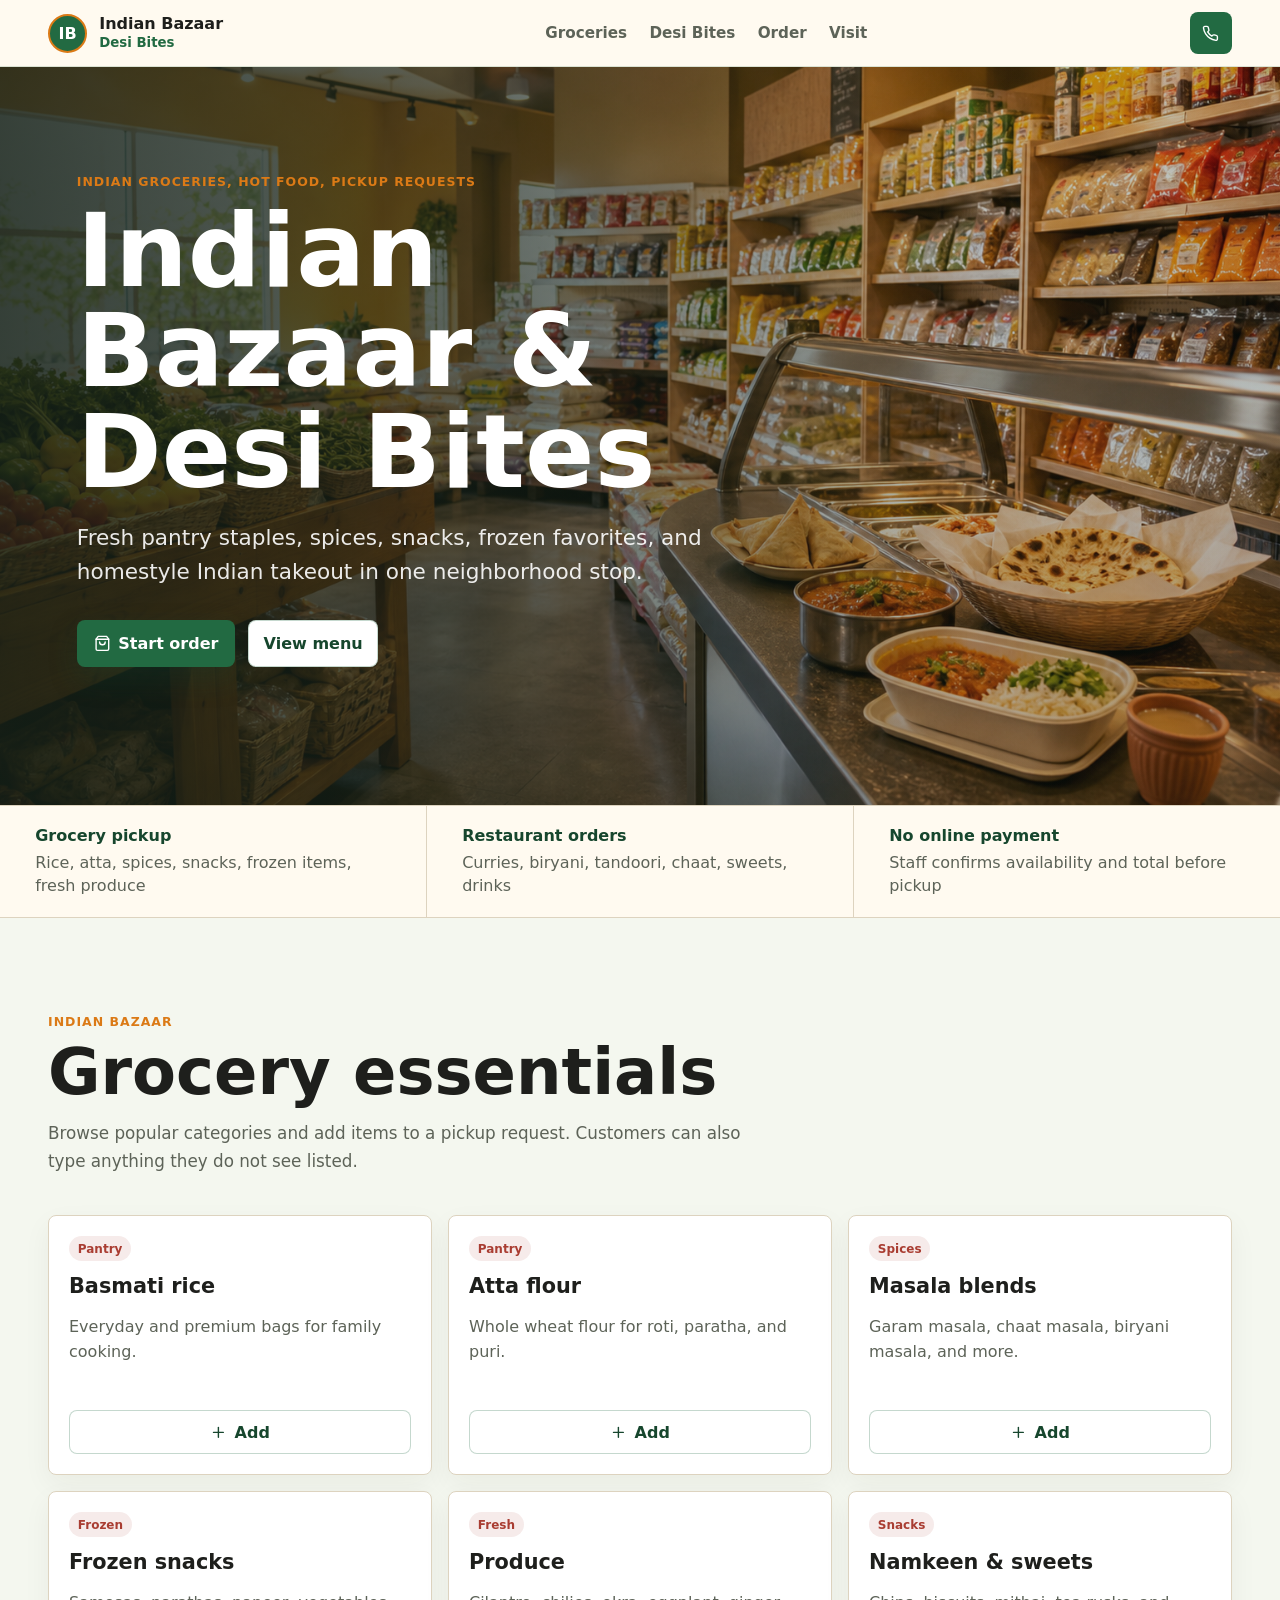
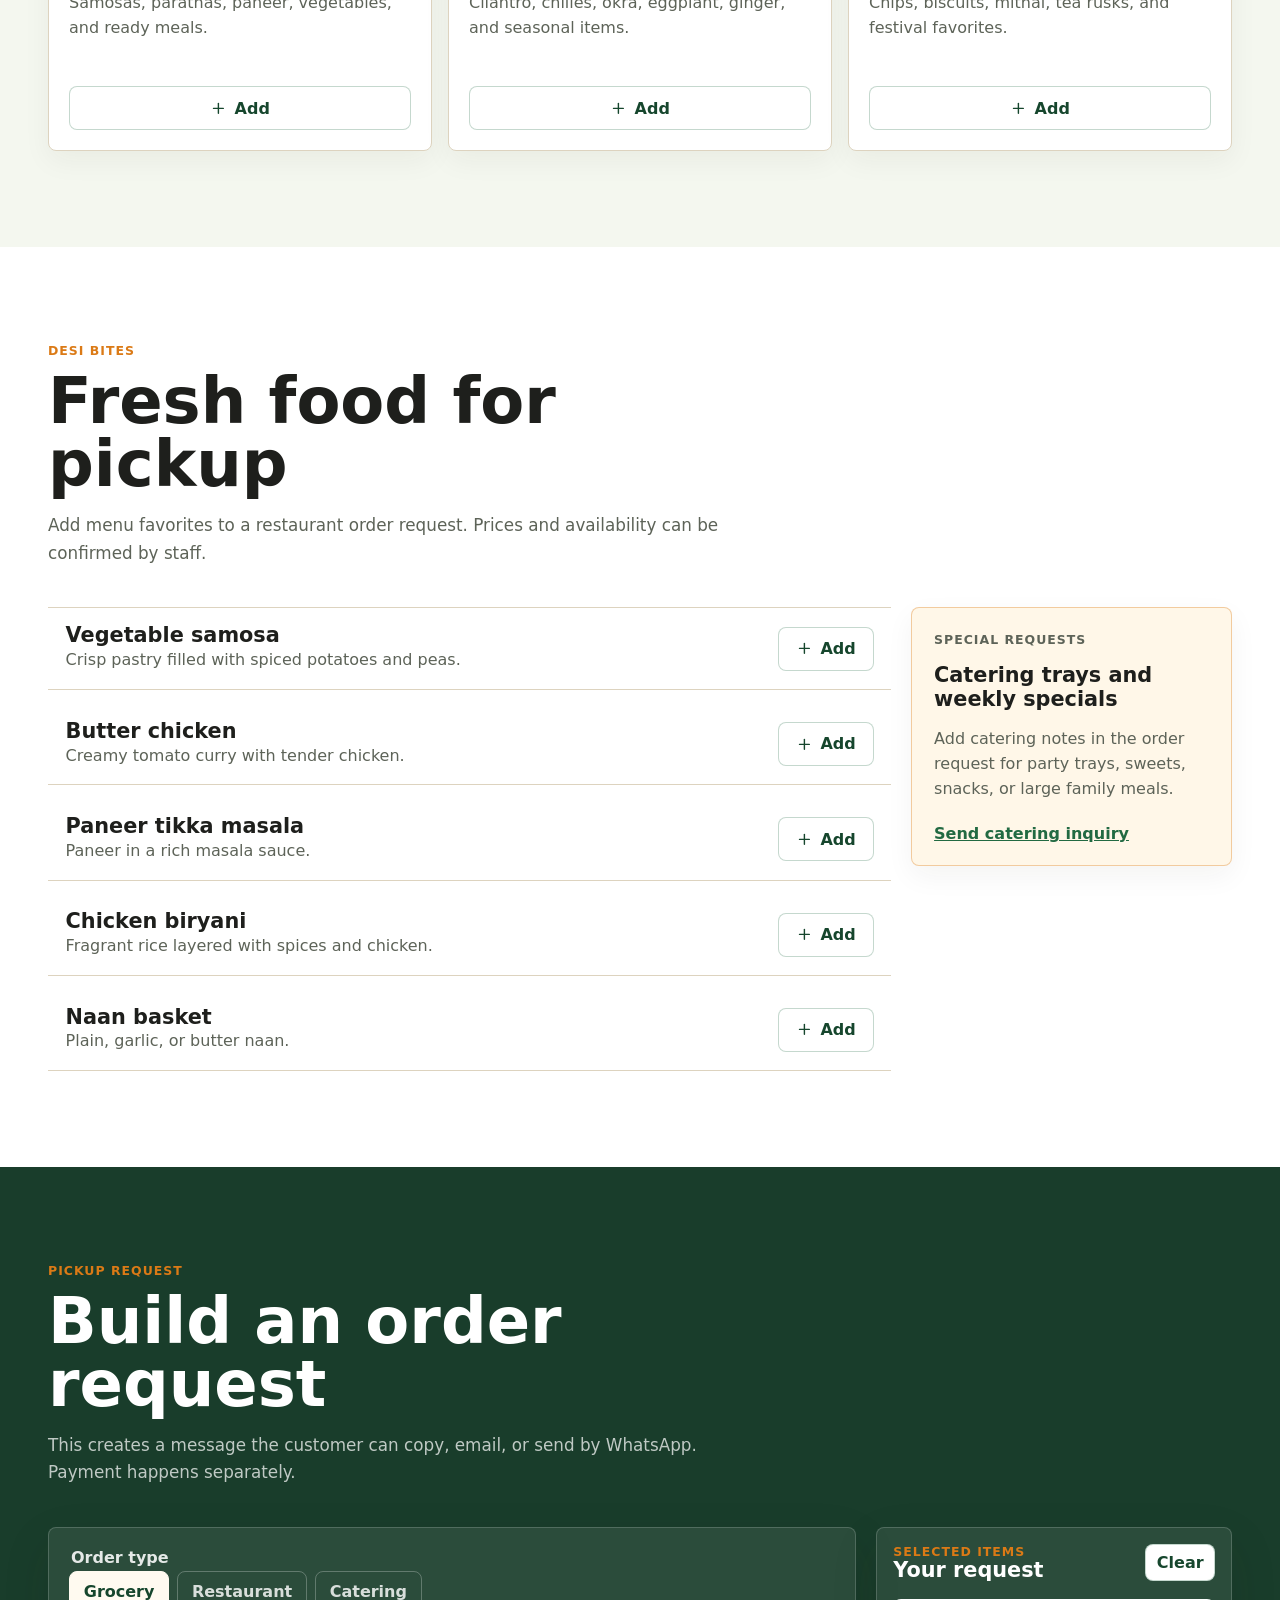
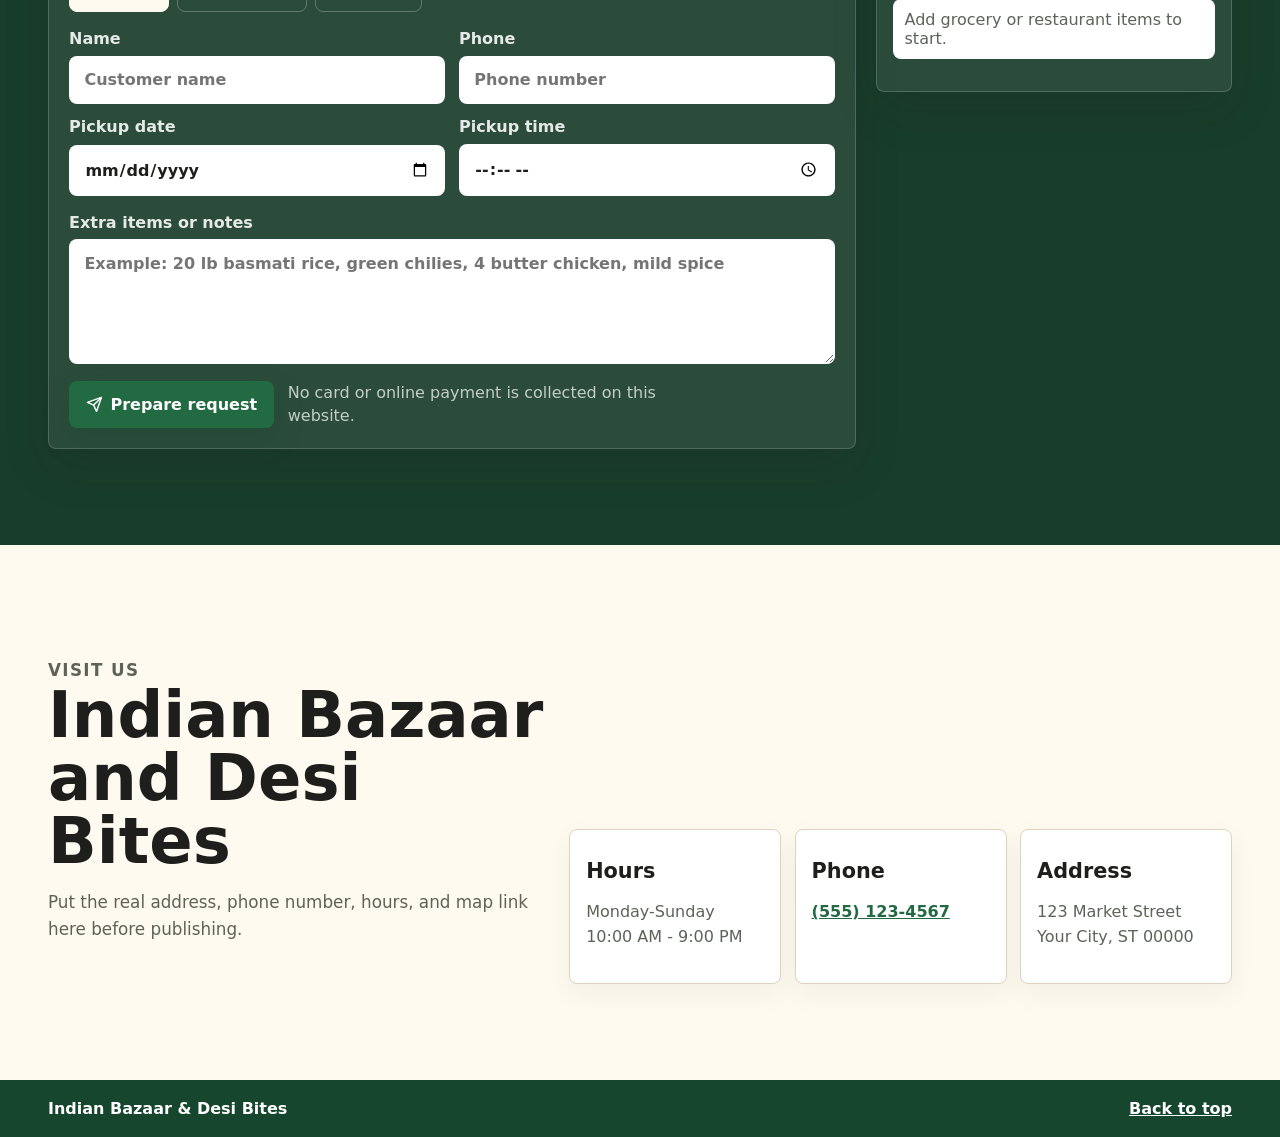
==== index.html @ b40f40a0 "Add files via upload" ====
<!doctype html>
<html lang="en">
  <head>
    <meta charset="utf-8">
    <meta name="viewport" content="width=device-width, initial-scale=1">
    <title>Indian Bazaar & Desi Bites</title>
    <meta
      name="description"
      content="Indian Bazaar grocery store and Desi Bites restaurant online order requests for pickup, groceries, catering, and fresh Indian food."
    >
    <link rel="stylesheet" href="styles.css">
  </head>
  <body>
    <header class="site-header" aria-label="Main navigation">
      <a class="brand-mark" href="#top" aria-label="Indian Bazaar and Desi Bites home">
        <span class="brand-emblem" aria-hidden="true">IB</span>
        <span>
          <strong>Indian Bazaar</strong>
          <small>Desi Bites</small>
        </span>
      </a>
      <nav class="nav-links" aria-label="Primary">
        <a href="#groceries">Groceries</a>
        <a href="#desi-bites">Desi Bites</a>
        <a href="#orders">Order</a>
        <a href="#visit">Visit</a>
      </nav>
      <a class="icon-button call-button" href="tel:+15551234567" aria-label="Call Indian Bazaar">
        <svg viewBox="0 0 24 24" aria-hidden="true">
          <path d="M22 16.9v3a2 2 0 0 1-2.2 2 19.8 19.8 0 0 1-8.6-3.1 19.5 19.5 0 0 1-6-6A19.8 19.8 0 0 1 2.1 4.2 2 2 0 0 1 4.1 2h3a2 2 0 0 1 2 1.7c.1 1 .4 2 .7 2.9a2 2 0 0 1-.5 2.1L8.1 9.9a16 16 0 0 0 6 6l1.2-1.2a2 2 0 0 1 2.1-.5c.9.3 1.9.6 2.9.7a2 2 0 0 1 1.7 2z"></path>
        </svg>
      </a>
    </header>

    <main id="top">
      <section class="hero" aria-labelledby="hero-title">
        <img class="hero-image" src="assets/indian-bazaar-hero.png" alt="Indian groceries and fresh Desi Bites food counter">
        <div class="hero-overlay"></div>
        <div class="hero-content">
          <p class="eyebrow">Indian groceries, hot food, pickup requests</p>
          <h1 id="hero-title">Indian Bazaar & Desi Bites</h1>
          <p class="hero-copy">
            Fresh pantry staples, spices, snacks, frozen favorites, and homestyle Indian takeout in one neighborhood stop.
          </p>
          <div class="hero-actions">
            <a class="primary-action" href="#orders">
              <svg viewBox="0 0 24 24" aria-hidden="true">
                <path d="M6 2 3 6v14a2 2 0 0 0 2 2h14a2 2 0 0 0 2-2V6l-3-4H6z"></path>
                <path d="M3 6h18"></path>
                <path d="M16 10a4 4 0 0 1-8 0"></path>
              </svg>
              Start order
            </a>
            <a class="secondary-action" href="#desi-bites">View menu</a>
          </div>
        </div>
      </section>

      <section class="quick-strip" aria-label="Store highlights">
        <div>
          <strong>Grocery pickup</strong>
          <span>Rice, atta, spices, snacks, frozen items, fresh produce</span>
        </div>
        <div>
          <strong>Restaurant orders</strong>
          <span>Curries, biryani, tandoori, chaat, sweets, drinks</span>
        </div>
        <div>
          <strong>No online payment</strong>
          <span>Staff confirms availability and total before pickup</span>
        </div>
      </section>

      <section id="groceries" class="section band-light" aria-labelledby="groceries-title">
        <div class="section-heading">
          <p class="eyebrow">Indian Bazaar</p>
          <h2 id="groceries-title">Grocery essentials</h2>
          <p>
            Browse popular categories and add items to a pickup request. Customers can also type anything they do not see listed.
          </p>
        </div>

        <div class="category-grid">
          <article class="item-card">
            <span class="item-chip">Pantry</span>
            <h3>Basmati rice</h3>
            <p>Everyday and premium bags for family cooking.</p>
            <button class="add-item" data-list="grocery" data-item="Basmati rice">
              <svg viewBox="0 0 24 24" aria-hidden="true"><path d="M12 5v14"></path><path d="M5 12h14"></path></svg>
              Add
            </button>
          </article>
          <article class="item-card">
            <span class="item-chip">Pantry</span>
            <h3>Atta flour</h3>
            <p>Whole wheat flour for roti, paratha, and puri.</p>
            <button class="add-item" data-list="grocery" data-item="Atta flour">
              <svg viewBox="0 0 24 24" aria-hidden="true"><path d="M12 5v14"></path><path d="M5 12h14"></path></svg>
              Add
            </button>
          </article>
          <article class="item-card">
            <span class="item-chip">Spices</span>
            <h3>Masala blends</h3>
            <p>Garam masala, chaat masala, biryani masala, and more.</p>
            <button class="add-item" data-list="grocery" data-item="Masala blends">
              <svg viewBox="0 0 24 24" aria-hidden="true"><path d="M12 5v14"></path><path d="M5 12h14"></path></svg>
              Add
            </button>
          </article>
          <article class="item-card">
            <span class="item-chip">Frozen</span>
            <h3>Frozen snacks</h3>
            <p>Samosas, parathas, paneer, vegetables, and ready meals.</p>
            <button class="add-item" data-list="grocery" data-item="Frozen snacks">
              <svg viewBox="0 0 24 24" aria-hidden="true"><path d="M12 5v14"></path><path d="M5 12h14"></path></svg>
              Add
            </button>
          </article>
          <article class="item-card">
            <span class="item-chip">Fresh</span>
            <h3>Produce</h3>
            <p>Cilantro, chilies, okra, eggplant, ginger, and seasonal items.</p>
            <button class="add-item" data-list="grocery" data-item="Fresh produce">
              <svg viewBox="0 0 24 24" aria-hidden="true"><path d="M12 5v14"></path><path d="M5 12h14"></path></svg>
              Add
            </button>
          </article>
          <article class="item-card">
            <span class="item-chip">Snacks</span>
            <h3>Namkeen & sweets</h3>
            <p>Chips, biscuits, mithai, tea rusks, and festival favorites.</p>
            <button class="add-item" data-list="grocery" data-item="Namkeen and sweets">
              <svg viewBox="0 0 24 24" aria-hidden="true"><path d="M12 5v14"></path><path d="M5 12h14"></path></svg>
              Add
            </button>
          </article>
        </div>
      </section>

      <section id="desi-bites" class="section" aria-labelledby="desi-title">
        <div class="section-heading">
          <p class="eyebrow">Desi Bites</p>
          <h2 id="desi-title">Fresh food for pickup</h2>
          <p>
            Add menu favorites to a restaurant order request. Prices and availability can be confirmed by staff.
          </p>
        </div>

        <div class="menu-layout">
          <div class="menu-list">
            <article class="menu-row">
              <div>
                <h3>Vegetable samosa</h3>
                <p>Crisp pastry filled with spiced potatoes and peas.</p>
              </div>
              <button class="add-item compact" data-list="restaurant" data-item="Vegetable samosa">
                <svg viewBox="0 0 24 24" aria-hidden="true"><path d="M12 5v14"></path><path d="M5 12h14"></path></svg>
                Add
              </button>
            </article>
            <article class="menu-row">
              <div>
                <h3>Butter chicken</h3>
                <p>Creamy tomato curry with tender chicken.</p>
              </div>
              <button class="add-item compact" data-list="restaurant" data-item="Butter chicken">
                <svg viewBox="0 0 24 24" aria-hidden="true"><path d="M12 5v14"></path><path d="M5 12h14"></path></svg>
                Add
              </button>
            </article>
            <article class="menu-row">
              <div>
                <h3>Paneer tikka masala</h3>
                <p>Paneer in a rich masala sauce.</p>
              </div>
              <button class="add-item compact" data-list="restaurant" data-item="Paneer tikka masala">
                <svg viewBox="0 0 24 24" aria-hidden="true"><path d="M12 5v14"></path><path d="M5 12h14"></path></svg>
                Add
              </button>
            </article>
            <article class="menu-row">
              <div>
                <h3>Chicken biryani</h3>
                <p>Fragrant rice layered with spices and chicken.</p>
              </div>
              <button class="add-item compact" data-list="restaurant" data-item="Chicken biryani">
                <svg viewBox="0 0 24 24" aria-hidden="true"><path d="M12 5v14"></path><path d="M5 12h14"></path></svg>
                Add
              </button>
            </article>
            <article class="menu-row">
              <div>
                <h3>Naan basket</h3>
                <p>Plain, garlic, or butter naan.</p>
              </div>
              <button class="add-item compact" data-list="restaurant" data-item="Naan basket">
                <svg viewBox="0 0 24 24" aria-hidden="true"><path d="M12 5v14"></path><path d="M5 12h14"></path></svg>
                Add
              </button>
            </article>
          </div>

          <aside class="feature-panel" aria-label="Catering and specials">
            <p class="eyebrow">Special requests</p>
            <h3>Catering trays and weekly specials</h3>
            <p>
              Add catering notes in the order request for party trays, sweets, snacks, or large family meals.
            </p>
            <a class="text-link" href="#orders">Send catering inquiry</a>
          </aside>
        </div>
      </section>

      <section id="orders" class="section band-strong" aria-labelledby="orders-title">
        <div class="section-heading">
          <p class="eyebrow">Pickup request</p>
          <h2 id="orders-title">Build an order request</h2>
          <p>
            This creates a message the customer can copy, email, or send by WhatsApp. Payment happens separately.
          </p>
        </div>

        <div class="order-shell">
          <form class="order-form" id="order-form">
            <fieldset class="segmented-field">
              <legend>Order type</legend>
              <label>
                <input type="radio" name="orderType" value="Grocery pickup" checked>
                <span>Grocery</span>
              </label>
              <label>
                <input type="radio" name="orderType" value="Restaurant pickup">
                <span>Restaurant</span>
              </label>
              <label>
                <input type="radio" name="orderType" value="Catering inquiry">
                <span>Catering</span>
              </label>
            </fieldset>

            <div class="form-grid">
              <label>
                Name
                <input name="customerName" autocomplete="name" placeholder="Customer name" required>
              </label>
              <label>
                Phone
                <input name="customerPhone" autocomplete="tel" placeholder="Phone number" required>
              </label>
              <label>
                Pickup date
                <input name="pickupDate" type="date">
              </label>
              <label>
                Pickup time
                <input name="pickupTime" type="time">
              </label>
            </div>

            <label>
              Extra items or notes
              <textarea name="notes" rows="5" placeholder="Example: 20 lb basmati rice, green chilies, 4 butter chicken, mild spice"></textarea>
            </label>

            <div class="submit-row">
              <button class="primary-action" type="submit">
                <svg viewBox="0 0 24 24" aria-hidden="true">
                  <path d="m22 2-7 20-4-9-9-4Z"></path>
                  <path d="M22 2 11 13"></path>
                </svg>
                Prepare request
              </button>
              <p>No card or online payment is collected on this website.</p>
            </div>
          </form>

          <aside class="order-summary" aria-live="polite">
            <div class="summary-top">
              <div>
                <p class="eyebrow">Selected items</p>
                <h3>Your request</h3>
              </div>
              <button class="clear-button" type="button" id="clear-order">Clear</button>
            </div>
            <ul id="selected-items" class="selected-items">
              <li class="empty-state">Add grocery or restaurant items to start.</li>
            </ul>
            <div class="request-output" id="request-output" hidden>
              <h4>Request message</h4>
              <pre id="request-text"></pre>
              <div class="output-actions">
                <button class="secondary-action copy-button" type="button" id="copy-request">
                  <svg viewBox="0 0 24 24" aria-hidden="true">
                    <rect x="9" y="9" width="13" height="13" rx="2"></rect>
                    <path d="M5 15H4a2 2 0 0 1-2-2V4a2 2 0 0 1 2-2h9a2 2 0 0 1 2 2v1"></path>
                  </svg>
                  Copy
                </button>
                <a class="secondary-action" id="email-request" href="mailto:orders@indianbazaar.example">Email</a>
                <a class="secondary-action" id="whatsapp-request" href="https://wa.me/15551234567" target="_blank" rel="noreferrer">WhatsApp</a>
              </div>
            </div>
          </aside>
        </div>
      </section>

      <section id="visit" class="section contact-section" aria-labelledby="visit-title">
        <div class="contact-copy">
          <p class="eyebrow">Visit us</p>
          <h2 id="visit-title">Indian Bazaar and Desi Bites</h2>
          <p>
            Put the real address, phone number, hours, and map link here before publishing.
          </p>
        </div>
        <div class="contact-grid">
          <div class="contact-card">
            <h3>Hours</h3>
            <p>Monday-Sunday<br>10:00 AM - 9:00 PM</p>
          </div>
          <div class="contact-card">
            <h3>Phone</h3>
            <p><a href="tel:+15551234567">(555) 123-4567</a></p>
          </div>
          <div class="contact-card">
            <h3>Address</h3>
            <p>123 Market Street<br>Your City, ST 00000</p>
          </div>
        </div>
      </section>
    </main>

    <footer class="site-footer">
      <p>Indian Bazaar & Desi Bites</p>
      <a href="#top">Back to top</a>
    </footer>

    <script src="script.js"></script>
  </body>
</html>
---- styles.css ----
:root {
  color-scheme: light;
  --ink: #1e1f1c;
  --muted: #5d6358;
  --paper: #fffaf0;
  --white: #ffffff;
  --line: #ddd3bf;
  --saffron: #db7a16;
  --saffron-dark: #a84712;
  --green: #226a42;
  --green-dark: #16462d;
  --red: #a93d32;
  --teal: #155e63;
  --shadow: 0 18px 48px rgba(30, 31, 28, 0.12);
  --radius: 8px;
  font-family: Inter, ui-sans-serif, system-ui, -apple-system, BlinkMacSystemFont, "Segoe UI", sans-serif;
}

* {
  box-sizing: border-box;
}

html {
  scroll-behavior: smooth;
}

body {
  margin: 0;
  color: var(--ink);
  background: var(--white);
}

a {
  color: inherit;
}

button,
input,
textarea {
  font: inherit;
}

button {
  cursor: pointer;
}

svg {
  width: 1.05rem;
  height: 1.05rem;
  stroke: currentColor;
  stroke-width: 2;
  fill: none;
  stroke-linecap: round;
  stroke-linejoin: round;
}

.site-header {
  position: sticky;
  top: 0;
  z-index: 20;
  display: grid;
  grid-template-columns: auto 1fr auto;
  align-items: center;
  gap: 1rem;
  padding: 0.75rem clamp(1rem, 4vw, 3rem);
  background: rgba(255, 250, 240, 0.94);
  border-bottom: 1px solid rgba(34, 106, 66, 0.16);
  backdrop-filter: blur(16px);
}

.brand-mark {
  display: inline-flex;
  align-items: center;
  gap: 0.75rem;
  text-decoration: none;
  min-width: 0;
}

.brand-mark strong,
.brand-mark small {
  display: block;
  line-height: 1.05;
}

.brand-mark small {
  margin-top: 0.2rem;
  color: var(--green);
  font-weight: 700;
}

.brand-emblem {
  display: grid;
  place-items: center;
  width: 2.45rem;
  height: 2.45rem;
  flex: 0 0 auto;
  color: var(--white);
  background: var(--green);
  border: 2px solid var(--saffron);
  border-radius: 50%;
  font-weight: 900;
  letter-spacing: 0;
}

.nav-links {
  display: flex;
  justify-content: center;
  gap: clamp(0.75rem, 2vw, 1.4rem);
}

.nav-links a {
  color: var(--muted);
  font-size: 0.95rem;
  font-weight: 750;
  text-decoration: none;
}

.nav-links a:hover,
.nav-links a:focus-visible {
  color: var(--green);
}

.icon-button,
.primary-action,
.secondary-action,
.add-item,
.clear-button {
  display: inline-flex;
  align-items: center;
  justify-content: center;
  gap: 0.48rem;
  min-height: 2.65rem;
  border-radius: var(--radius);
  text-decoration: none;
  font-weight: 850;
  border: 1px solid transparent;
  transition: transform 160ms ease, background 160ms ease, color 160ms ease, border-color 160ms ease;
}

.icon-button {
  width: 2.65rem;
  padding: 0;
  color: var(--white);
  background: var(--green);
}

.primary-action {
  padding: 0.8rem 1rem;
  color: var(--white);
  background: var(--green);
  box-shadow: 0 12px 28px rgba(22, 70, 45, 0.28);
}

.primary-action:hover,
.primary-action:focus-visible,
.icon-button:hover,
.icon-button:focus-visible {
  background: var(--green-dark);
  transform: translateY(-1px);
}

.secondary-action,
.add-item,
.clear-button {
  padding: 0.72rem 0.9rem;
  color: var(--green-dark);
  background: var(--white);
  border-color: rgba(34, 106, 66, 0.26);
}

.secondary-action:hover,
.secondary-action:focus-visible,
.add-item:hover,
.add-item:focus-visible,
.clear-button:hover,
.clear-button:focus-visible {
  border-color: var(--green);
  color: var(--white);
  background: var(--green);
}

.hero {
  position: relative;
  display: flex;
  align-items: center;
  min-height: clamp(560px, 82vh, 780px);
  overflow: hidden;
  isolation: isolate;
}

.hero-image {
  position: absolute;
  inset: 0;
  width: 100%;
  height: 100%;
  object-fit: cover;
  object-position: center;
  z-index: -2;
}

.hero-overlay {
  position: absolute;
  inset: 0;
  z-index: -1;
  background:
    linear-gradient(90deg, rgba(21, 33, 24, 0.84) 0%, rgba(21, 33, 24, 0.64) 38%, rgba(21, 33, 24, 0.18) 74%),
    linear-gradient(0deg, rgba(21, 33, 24, 0.2), rgba(21, 33, 24, 0.1));
}

.hero-content {
  width: min(720px, calc(100% - 2rem));
  margin-left: clamp(1rem, 6vw, 5rem);
  padding: 4rem 0 6rem;
  color: var(--white);
}

.eyebrow {
  margin: 0 0 0.75rem;
  color: var(--saffron);
  font-size: 0.78rem;
  font-weight: 900;
  letter-spacing: 0.08em;
  text-transform: uppercase;
}

.hero h1,
.section-heading h2,
.contact-copy h2 {
  margin: 0;
  line-height: 0.98;
  letter-spacing: 0;
}

.hero h1 {
  max-width: 11ch;
  font-size: clamp(3.4rem, 8vw, 6.8rem);
}

.hero-copy {
  max-width: 42rem;
  margin: 1.2rem 0 0;
  color: rgba(255, 255, 255, 0.9);
  font-size: clamp(1.1rem, 2vw, 1.35rem);
  line-height: 1.55;
}

.hero-actions {
  display: flex;
  flex-wrap: wrap;
  gap: 0.8rem;
  margin-top: 2rem;
}

.quick-strip {
  display: grid;
  grid-template-columns: repeat(3, 1fr);
  gap: 1px;
  background: var(--line);
  border-block: 1px solid var(--line);
}

.quick-strip div {
  padding: 1.25rem clamp(1rem, 3vw, 2.2rem);
  background: var(--paper);
}

.quick-strip strong,
.quick-strip span {
  display: block;
}

.quick-strip strong {
  color: var(--green-dark);
}

.quick-strip span {
  margin-top: 0.35rem;
  color: var(--muted);
  line-height: 1.45;
}

.section {
  padding: clamp(3.5rem, 8vw, 6rem) clamp(1rem, 4vw, 3rem);
}

.band-light {
  background: #f4f7ef;
}

.band-strong {
  background: #193d2b;
  color: var(--white);
}

.section-heading,
.contact-copy {
  width: min(760px, 100%);
  margin-bottom: clamp(1.6rem, 4vw, 2.5rem);
}

.section-heading h2,
.contact-copy h2 {
  color: currentColor;
  font-size: clamp(2.2rem, 5vw, 4.3rem);
}

.section-heading p:not(.eyebrow),
.contact-copy p {
  max-width: 44rem;
  margin: 1rem 0 0;
  color: var(--muted);
  font-size: 1.05rem;
  line-height: 1.65;
}

.band-strong .section-heading p:not(.eyebrow) {
  color: rgba(255, 255, 255, 0.72);
}

.category-grid {
  display: grid;
  grid-template-columns: repeat(3, minmax(0, 1fr));
  gap: 1rem;
}

.item-card,
.feature-panel,
.contact-card {
  border: 1px solid var(--line);
  border-radius: var(--radius);
  background: var(--white);
  box-shadow: 0 10px 28px rgba(30, 31, 28, 0.05);
}

.item-card {
  display: flex;
  min-height: 260px;
  flex-direction: column;
  padding: 1.25rem;
}

.item-chip {
  width: fit-content;
  padding: 0.32rem 0.55rem;
  color: var(--red);
  background: rgba(169, 61, 50, 0.1);
  border-radius: 999px;
  font-size: 0.75rem;
  font-weight: 900;
}

.item-card h3,
.menu-row h3,
.feature-panel h3,
.contact-card h3,
.order-summary h3 {
  margin: 0.9rem 0 0;
  font-size: 1.3rem;
  line-height: 1.15;
}

.item-card p,
.menu-row p,
.feature-panel p,
.contact-card p {
  color: var(--muted);
  line-height: 1.55;
}

.item-card .add-item {
  margin-top: auto;
}

.menu-layout {
  display: grid;
  grid-template-columns: minmax(0, 1fr) minmax(280px, 0.38fr);
  gap: 1.25rem;
}

.menu-list {
  display: grid;
  gap: 0.85rem;
}

.menu-row {
  display: grid;
  grid-template-columns: 1fr auto;
  align-items: center;
  gap: 1rem;
  padding: 1rem 1.1rem;
  border-bottom: 1px solid var(--line);
}

.menu-row:first-child {
  border-top: 1px solid var(--line);
}

.menu-row h3,
.menu-row p {
  margin-top: 0;
}

.menu-row p {
  margin-bottom: 0;
}

.compact {
  min-width: 6rem;
}

.feature-panel {
  align-self: start;
  padding: 1.35rem;
  border-color: rgba(219, 122, 22, 0.35);
  background: #fff7e8;
}

.text-link {
  display: inline-flex;
  margin-top: 0.4rem;
  color: var(--green);
  font-weight: 900;
}

.order-shell {
  display: grid;
  grid-template-columns: minmax(0, 1fr) minmax(320px, 0.44fr);
  gap: 1.25rem;
  align-items: start;
}

.order-form,
.order-summary {
  border: 1px solid rgba(255, 255, 255, 0.18);
  border-radius: var(--radius);
  background: rgba(255, 255, 255, 0.08);
  box-shadow: var(--shadow);
}

.order-form {
  display: grid;
  gap: 1.1rem;
  padding: 1.25rem;
}

.order-form label {
  display: grid;
  gap: 0.45rem;
  color: rgba(255, 255, 255, 0.88);
  font-weight: 800;
}

.order-form input,
.order-form textarea {
  width: 100%;
  min-width: 0;
  padding: 0.85rem 0.9rem;
  color: var(--ink);
  background: var(--white);
  border: 1px solid transparent;
  border-radius: var(--radius);
  outline: none;
}

.order-form textarea {
  resize: vertical;
}

.order-form input:focus,
.order-form textarea:focus {
  border-color: var(--saffron);
  box-shadow: 0 0 0 3px rgba(219, 122, 22, 0.22);
}

.segmented-field {
  display: flex;
  flex-wrap: wrap;
  gap: 0.5rem;
  margin: 0;
  padding: 0;
  border: 0;
}

.segmented-field legend {
  width: 100%;
  margin-bottom: 0.25rem;
  color: rgba(255, 255, 255, 0.88);
  font-weight: 850;
}

.segmented-field label {
  display: block;
}

.segmented-field input {
  position: absolute;
  width: 1px;
  height: 1px;
  margin: 0;
  opacity: 0;
  pointer-events: none;
  clip: rect(0 0 0 0);
  clip-path: inset(50%);
}

.segmented-field span {
  display: inline-flex;
  align-items: center;
  min-height: 2.45rem;
  padding: 0.62rem 0.86rem;
  color: rgba(255, 255, 255, 0.82);
  border: 1px solid rgba(255, 255, 255, 0.26);
  border-radius: var(--radius);
}

.segmented-field input:checked + span {
  color: var(--green-dark);
  background: var(--paper);
  border-color: var(--paper);
}

.form-grid {
  display: grid;
  grid-template-columns: repeat(2, minmax(0, 1fr));
  gap: 0.85rem;
}

.submit-row {
  display: flex;
  flex-wrap: wrap;
  align-items: center;
  gap: 0.85rem;
}

.submit-row p {
  max-width: 24rem;
  margin: 0;
  color: rgba(255, 255, 255, 0.72);
  line-height: 1.45;
}

.order-summary {
  position: sticky;
  top: 5.6rem;
  padding: 1rem;
}

.summary-top {
  display: flex;
  align-items: flex-start;
  justify-content: space-between;
  gap: 1rem;
}

.summary-top h3,
.summary-top .eyebrow {
  margin: 0;
}

.clear-button {
  min-height: 2.3rem;
  padding: 0.45rem 0.65rem;
}

.selected-items {
  display: grid;
  gap: 0.65rem;
  margin: 1rem 0;
  padding: 0;
  list-style: none;
}

.selected-items li {
  display: grid;
  grid-template-columns: 1fr auto;
  align-items: center;
  gap: 0.75rem;
  padding: 0.7rem;
  color: var(--ink);
  background: var(--white);
  border-radius: var(--radius);
}

.selected-items .empty-state {
  display: block;
  color: var(--muted);
}

.item-controls {
  display: inline-grid;
  grid-template-columns: 2rem 2rem 2rem;
  align-items: center;
  overflow: hidden;
  border: 1px solid var(--line);
  border-radius: var(--radius);
}

.item-controls button {
  width: 2rem;
  height: 2rem;
  color: var(--green-dark);
  background: var(--paper);
  border: 0;
}

.item-controls span {
  display: grid;
  place-items: center;
  height: 2rem;
  min-width: 2rem;
  color: var(--ink);
  background: var(--white);
  font-weight: 900;
}

.request-output {
  margin-top: 1rem;
  padding-top: 1rem;
  border-top: 1px solid rgba(255, 255, 255, 0.2);
}

.request-output h4 {
  margin: 0 0 0.6rem;
}

.request-output pre {
  max-height: 260px;
  overflow: auto;
  margin: 0;
  padding: 0.85rem;
  color: var(--ink);
  white-space: pre-wrap;
  word-break: break-word;
  background: var(--paper);
  border-radius: var(--radius);
}

.output-actions {
  display: flex;
  flex-wrap: wrap;
  gap: 0.55rem;
  margin-top: 0.7rem;
}

.copy-button.is-copied {
  color: var(--white);
  background: var(--teal);
}

.contact-section {
  display: grid;
  grid-template-columns: minmax(0, 0.75fr) minmax(320px, 1fr);
  gap: 1.5rem;
  align-items: end;
  background: var(--paper);
}

.contact-grid {
  display: grid;
  grid-template-columns: repeat(3, 1fr);
  gap: 0.85rem;
}

.contact-card {
  min-height: 155px;
  padding: 1rem;
}

.contact-card a {
  color: var(--green);
  font-weight: 850;
}

.site-footer {
  display: flex;
  justify-content: space-between;
  gap: 1rem;
  padding: 1.2rem clamp(1rem, 4vw, 3rem);
  color: var(--white);
  background: var(--green-dark);
}

.site-footer p {
  margin: 0;
  font-weight: 850;
}

.site-footer a {
  color: inherit;
  font-weight: 850;
}

@media (max-width: 980px) {
  .site-header {
    grid-template-columns: 1fr auto;
  }

  .nav-links {
    grid-column: 1 / -1;
    justify-content: flex-start;
    overflow-x: auto;
    padding-bottom: 0.15rem;
  }

  .quick-strip,
  .category-grid,
  .menu-layout,
  .order-shell,
  .contact-section,
  .contact-grid {
    grid-template-columns: 1fr;
  }

  .order-summary {
    position: static;
  }
}

@media (max-width: 620px) {
  .site-header {
    padding: 0.7rem 0.85rem;
  }

  .brand-mark {
    gap: 0.58rem;
  }

  .brand-emblem {
    width: 2.2rem;
    height: 2.2rem;
  }

  .nav-links {
    gap: 0.7rem;
  }

  .hero {
    min-height: 640px;
    align-items: end;
  }

  .hero-overlay {
    background:
      linear-gradient(0deg, rgba(21, 33, 24, 0.9) 0%, rgba(21, 33, 24, 0.72) 48%, rgba(21, 33, 24, 0.18) 100%);
  }

  .hero-content {
    width: calc(100% - 1.7rem);
    margin: 0 auto;
    padding: 8rem 0 3.25rem;
  }

  .hero h1 {
    font-size: 3.25rem;
  }

  .form-grid {
    grid-template-columns: 1fr;
  }

  .menu-row {
    grid-template-columns: 1fr;
  }

  .compact {
    width: 100%;
  }

  .site-footer {
    display: grid;
  }
}
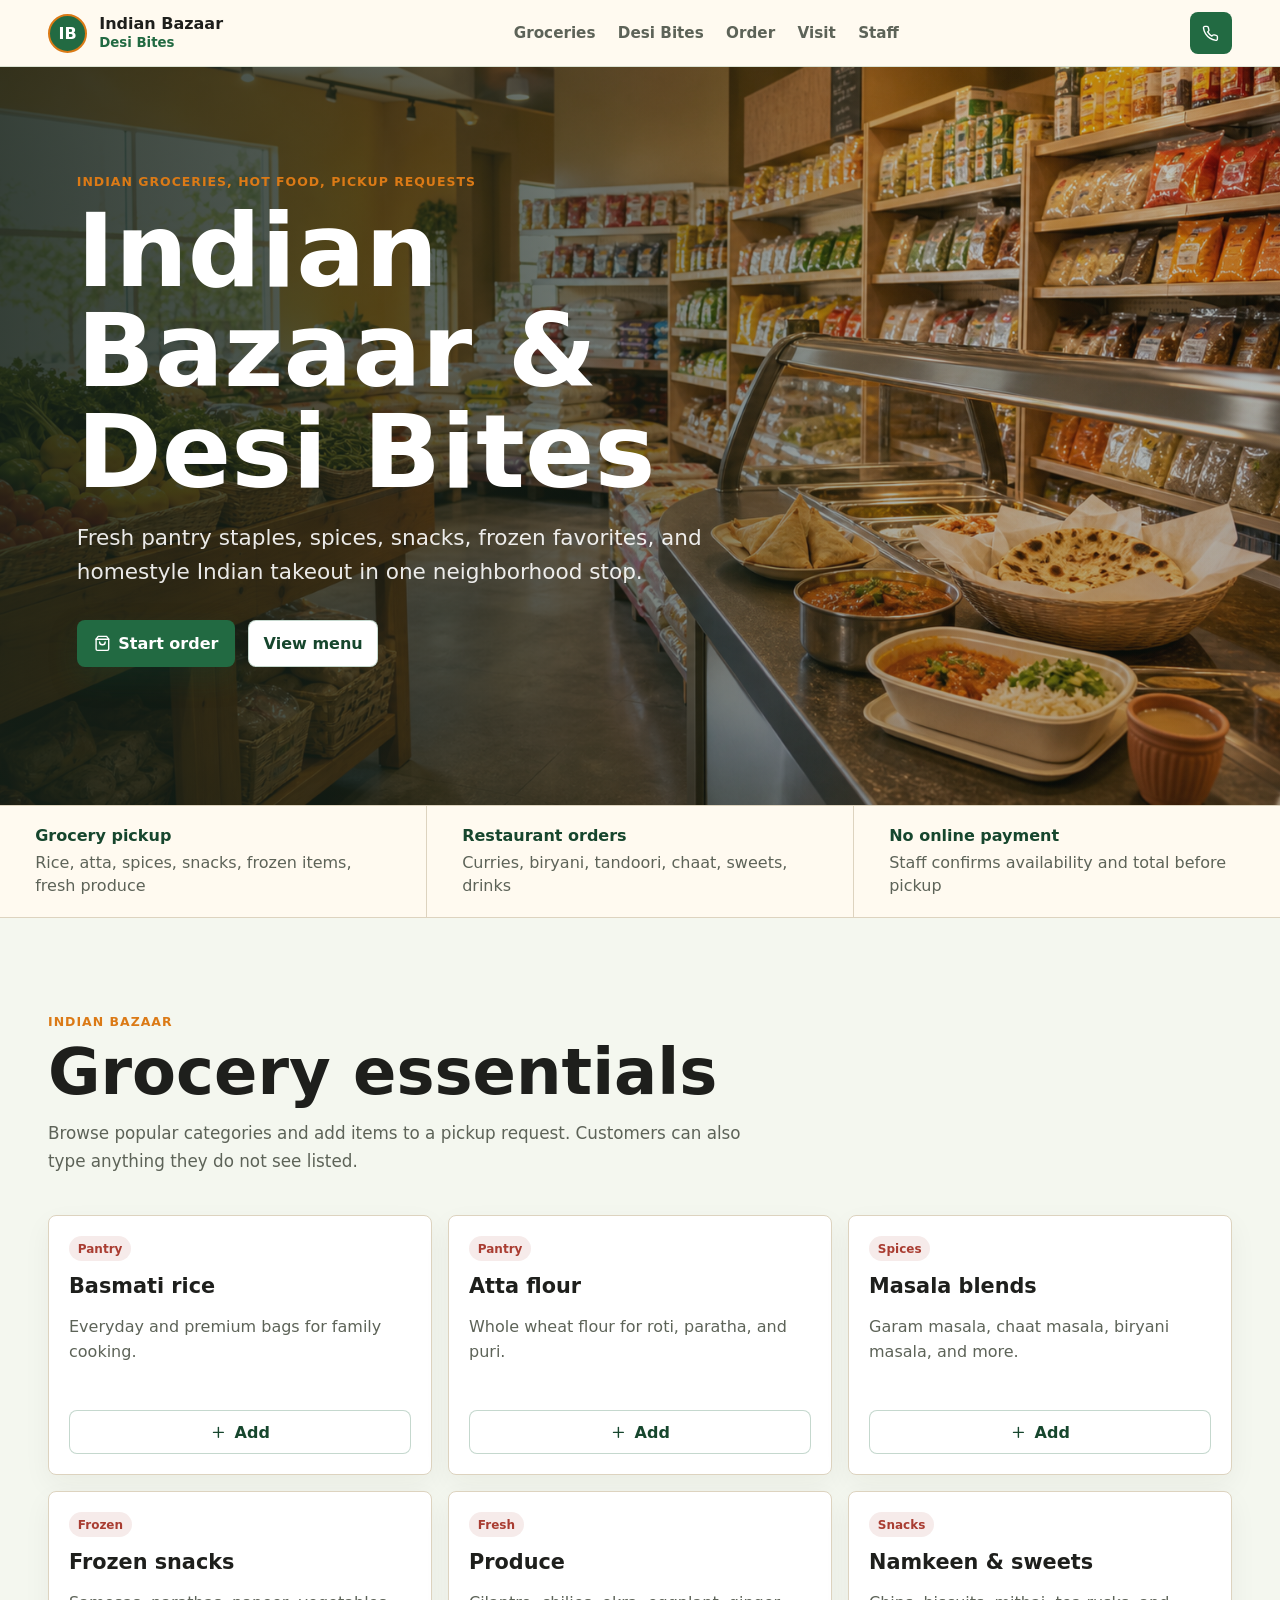
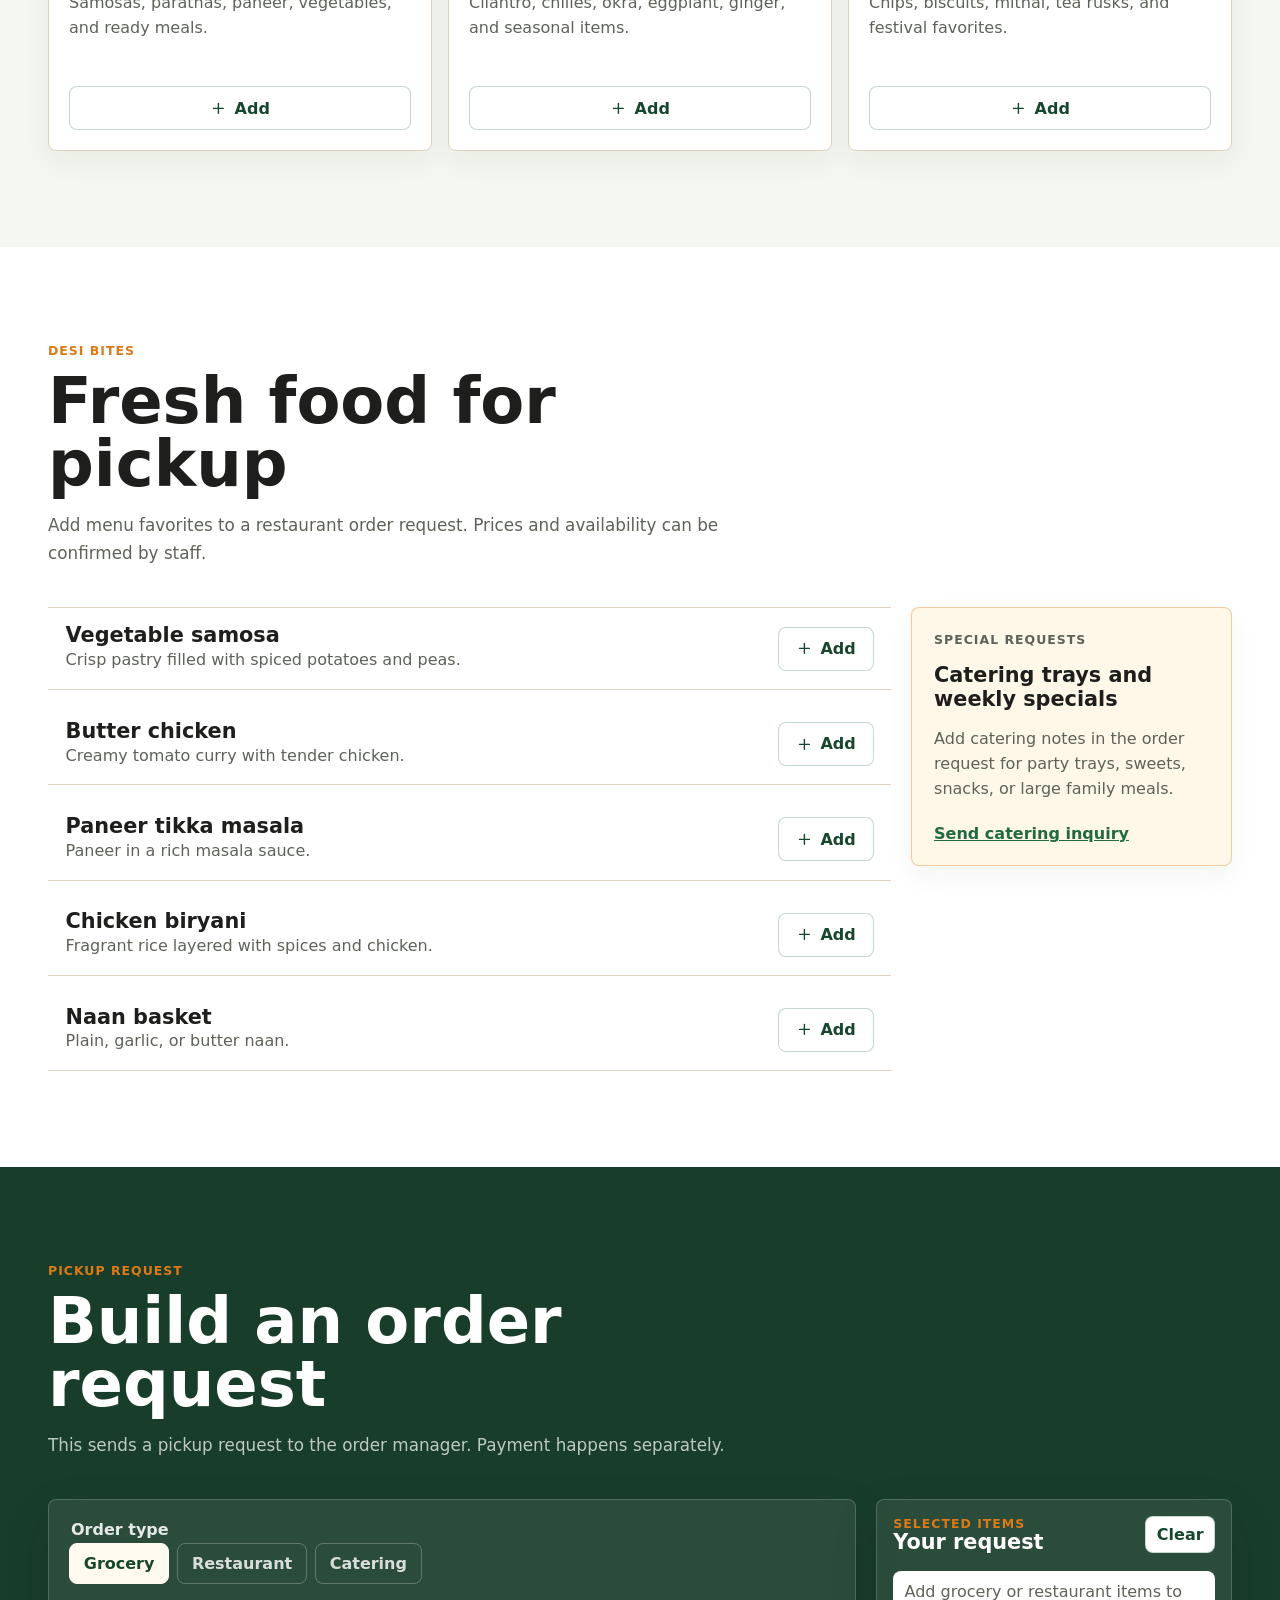
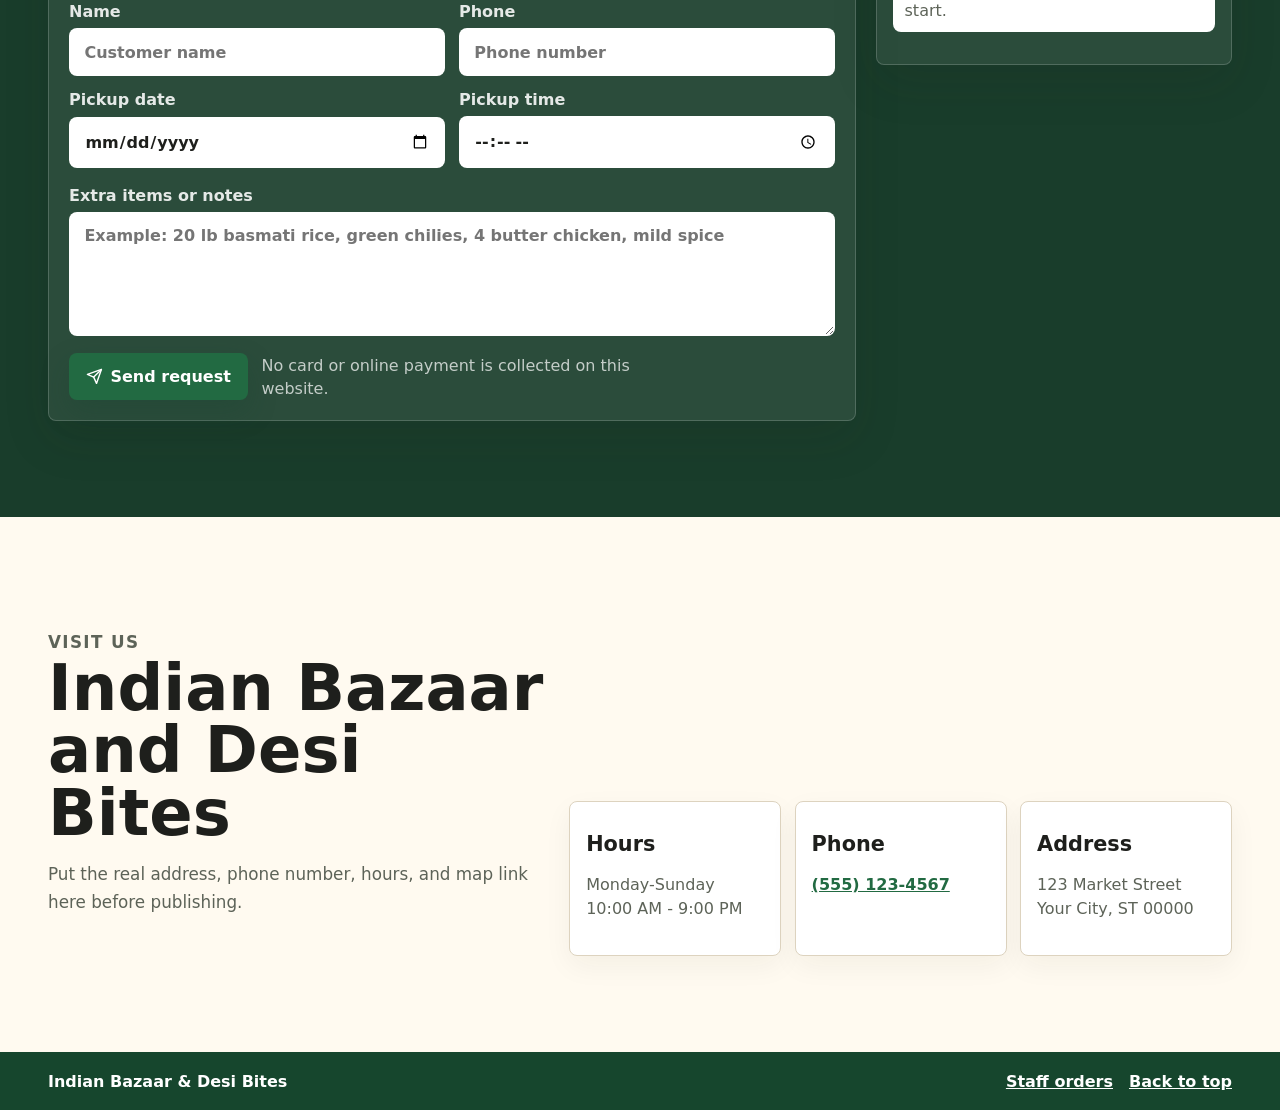
==== commit 71838fa8: "Add files via upload" ====
--- a/index.html
+++ b/index.html
@@ -24,6 +24,7 @@
         <a href="#desi-bites">Desi Bites</a>
         <a href="#orders">Order</a>
         <a href="#visit">Visit</a>
+        <a href="admin.html">Staff</a>
       </nav>
       <a class="icon-button call-button" href="tel:+15551234567" aria-label="Call Indian Bazaar">
         <svg viewBox="0 0 24 24" aria-hidden="true">
@@ -217,7 +218,7 @@
           <p class="eyebrow">Pickup request</p>
           <h2 id="orders-title">Build an order request</h2>
           <p>
-            This creates a message the customer can copy, email, or send by WhatsApp. Payment happens separately.
+            This sends a pickup request to the order manager. Payment happens separately.
           </p>
         </div>
 
@@ -269,7 +270,7 @@
                   <path d="m22 2-7 20-4-9-9-4Z"></path>
                   <path d="M22 2 11 13"></path>
                 </svg>
-                Prepare request
+                Send request
               </button>
               <p>No card or online payment is collected on this website.</p>
             </div>
@@ -288,6 +289,7 @@
             </ul>
             <div class="request-output" id="request-output" hidden>
               <h4>Request message</h4>
+              <p class="submission-status" id="submission-status"></p>
               <pre id="request-text"></pre>
               <div class="output-actions">
                 <button class="secondary-action copy-button" type="button" id="copy-request">
@@ -332,9 +334,13 @@
 
     <footer class="site-footer">
       <p>Indian Bazaar & Desi Bites</p>
-      <a href="#top">Back to top</a>
+      <span>
+        <a href="admin.html">Staff orders</a>
+        <a href="#top">Back to top</a>
+      </span>
     </footer>
 
+    <script src="config.js"></script>
     <script src="script.js"></script>
   </body>
 </html>
--- a/styles.css
+++ b/styles.css
@@ -623,6 +623,24 @@
   margin: 0 0 0.6rem;
 }
 
+.submission-status {
+  margin: 0 0 0.7rem;
+  color: rgba(255, 255, 255, 0.78);
+  line-height: 1.45;
+}
+
+.submission-status.is-success {
+  color: #d8f7df;
+}
+
+.submission-status.is-warning {
+  color: #ffe5b8;
+}
+
+.submission-status.is-error {
+  color: #ffd1cb;
+}
+
 .request-output pre {
   max-height: 260px;
   overflow: auto;
@@ -690,6 +708,13 @@
   font-weight: 850;
 }
 
+.site-footer span {
+  display: flex;
+  flex-wrap: wrap;
+  gap: 1rem;
+  justify-content: flex-end;
+}
+
 @media (max-width: 980px) {
   .site-header {
     grid-template-columns: 1fr auto;
